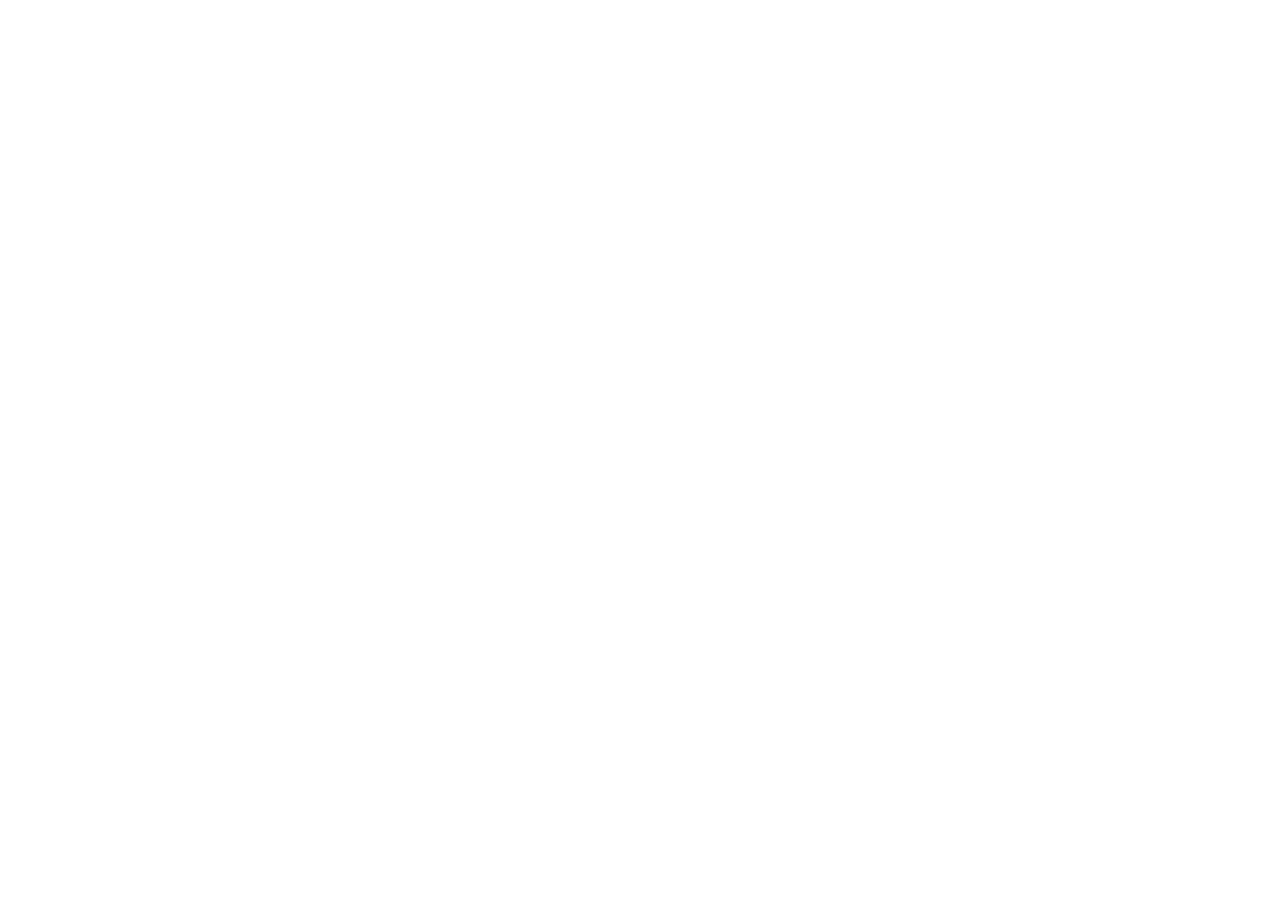
==== index.html @ 87b5c3ca "first commit" ====
<!DOCTYPE html>
<html lang="en">
  <head>
    <meta charset="UTF-8" />
    <meta name="viewport" content="width=device-width, initial-scale=1.0" />
    <title>Quiz</title>
  </head>
  <body></body>
</html>
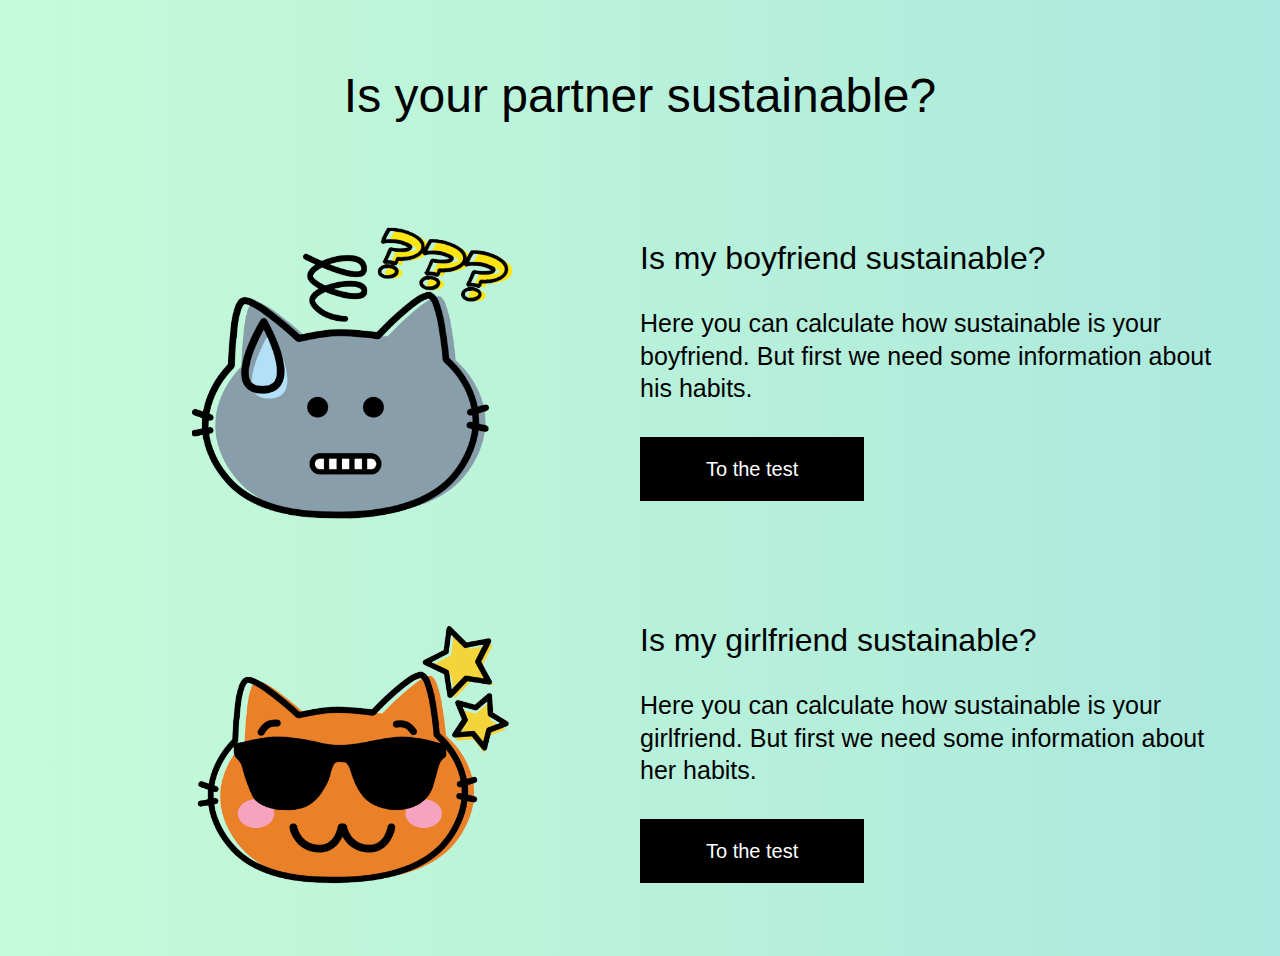
==== commit 3f484976: "added landing page" ====
--- a/index.html
+++ b/index.html
@@ -3,7 +3,34 @@
   <head>
     <meta charset="UTF-8" />
     <meta name="viewport" content="width=device-width, initial-scale=1.0" />
+    <link rel="stylesheet" href="/style/fonts.css" />
+    <link rel="stylesheet" href="/style/style.css" />
     <title>Quiz</title>
   </head>
-  <body></body>
+  <body>
+    <section class="showcase page-width">
+      <h1 class="showcase__title">Is your partner sustainable?</h1>
+      <div class="showcase__container">
+        <div class="showcase__images">
+          <img src="/images/puzzledcat.png" alt="Images" />
+        </div>
+        <div class="showcase__content">
+          <h2 class="showcase__content-title">Is my boyfriend sustainable?</h2>
+          <p class="showcase__content-desc">Here you can calculate how sustainable is your boyfriend. But first we need some information about his habits.</p>
+          <a class="showcase__content-link" href="#">To the test</a>
+        </div>
+      </div>
+
+      <div class="showcase__container">
+        <div class="showcase__images">
+          <img src="/images/cat_image.png" alt="Images" />
+        </div>
+        <div class="showcase__content">
+          <h2 class="showcase__content-title">Is my girlfriend sustainable?</h2>
+          <p class="showcase__content-desc">Here you can calculate how sustainable is your girlfriend. But first we need some information about her habits.</p>
+          <a class="showcase__content-link" href="#">To the test</a>
+        </div>
+      </div>
+    </section>
+  </body>
 </html>
--- a/style/fonts.css
+++ b/style/fonts.css
@@ -0,0 +1,31 @@
+@font-face {
+  font-family: "Roboto";
+  src: url("/fonts/Roboto-Medium.woff") format("woff"), url("/fonts/Roboto-Medium.ttf") format("truetype");
+  font-weight: 500;
+  font-style: normal;
+  font-display: swap;
+}
+
+@font-face {
+  font-family: "Roboto";
+  src: url("/fonts/Roboto-Bold.woff") format("woff"), url("/fonts/Roboto-Bold.ttf") format("truetype");
+  font-weight: bold;
+  font-style: normal;
+  font-display: swap;
+}
+
+@font-face {
+  font-family: "Roboto";
+  src: url("/fonts/Roboto-Light.woff") format("woff"), url("/fonts/Roboto-Light.ttf") format("truetype");
+  font-weight: 300;
+  font-style: normal;
+  font-display: swap;
+}
+
+@font-face {
+  font-family: "Roboto";
+  src: url("/fonts/Roboto-Regular.woff") format("woff"), url("/fonts/Roboto-Regular.ttf") format("truetype");
+  font-weight: normal;
+  font-style: normal;
+  font-display: swap;
+}
--- a/style/style.css
+++ b/style/style.css
@@ -0,0 +1,171 @@
+html {
+  font-size: 100%;
+}
+
+:root {
+  --color-white: #ffffff;
+  --color-black: #000000;
+  --primary-fonts: "Roboto", sans-serif;
+}
+
+*,
+*::after,
+*::before {
+  padding: 0;
+  margin: 0;
+  box-sizing: border-box;
+}
+
+h1,
+p,
+li,
+a {
+  margin: 0;
+  line-height: 1;
+}
+
+li {
+  list-style: none;
+}
+
+a {
+  text-decoration: none;
+  color: inherit;
+}
+
+img {
+  display: block;
+  max-width: 100%;
+  width: 100%;
+}
+
+.page-width {
+  max-width: 80rem;
+  margin: 0 auto;
+}
+
+body {
+  font-family: var(--primary-fonts);
+  background: var(--color-light-gray);
+  color: var(--color-black);
+  background: linear-gradient(to right, #c6fbd9, #abe8dd) no-repeat;
+}
+
+/* Navbar */
+.showcase {
+  display: flex;
+  min-height: 100vh;
+  align-items: center;
+  justify-content: center;
+  flex-flow: column;
+  gap: 6.25rem;
+  padding-block: 8vh;
+}
+
+.showcase__container {
+  display: grid;
+  grid-template-columns: repeat(2, 1fr);
+}
+
+.showcase__title {
+  font-size: 3rem;
+  font-weight: 400;
+}
+
+.showcase__images {
+  display: grid;
+  max-width: 20rem;
+  margin: 0 auto;
+}
+
+.showcase__images img {
+  width: 100%;
+  height: 100%;
+}
+
+.showcase__content {
+  display: flex;
+  align-items: flex-start;
+  justify-content: center;
+  flex-flow: column;
+}
+
+.showcase__content-title {
+  font-size: 2rem;
+  margin-bottom: 1.875rem;
+  font-weight: 500;
+}
+
+.showcase__content-desc {
+  font-size: 1.5625rem;
+  line-height: 1.3;
+  margin-bottom: 2rem;
+}
+
+.showcase__content-link {
+  font-size: 1.25rem;
+  background: var(--color-black);
+  color: var(--color-white);
+  padding: 1.25rem 4rem;
+  border: 2px solid transparent;
+  transition: 0.3s all;
+}
+
+.showcase__content-link:hover {
+  background: transparent;
+  color: var(--color-black);
+  border-color: var(--color-black);
+}
+
+@media (max-width: 1300px) {
+  .page-width {
+    max-width: 90%;
+  }
+}
+
+@media (max-width: 1024px) {
+  .showcase__container {
+    grid-template-columns: repeat(1, 1fr);
+    gap: 2rem;
+  }
+
+  .showcase__content {
+    align-items: center;
+    justify-content: center;
+    text-align: center;
+  }
+}
+
+@media (max-width: 768px) {
+  .showcase {
+    gap: 3.125rem;
+  }
+
+  .showcase__title {
+    font-size: 1.75rem;
+    line-height: 1.2;
+  }
+
+  .showcase__images {
+    max-width: 10rem;
+  }
+
+  .showcase__container {
+    gap: 2rem;
+  }
+
+  .showcase__content-title {
+    font-size: 1.25rem;
+    margin-bottom: 0.625rem;
+  }
+
+  .showcase__content-desc {
+    font-size: 1rem;
+    margin-bottom: 0.625rem;
+  }
+
+  .showcase__content-link {
+    padding: 0.625rem 2rem;
+    font-size: 0.875rem;
+  }
+}
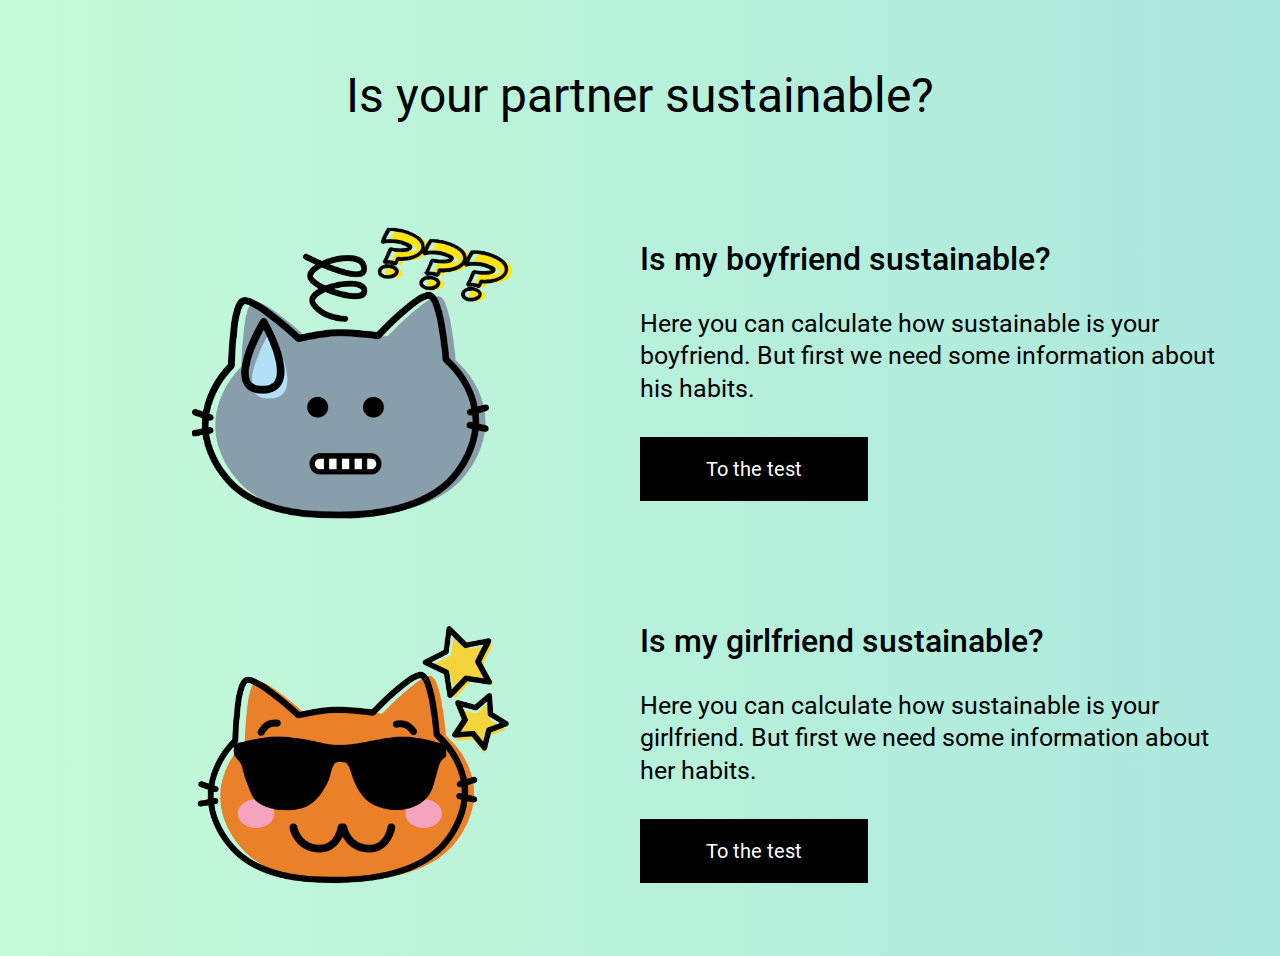
==== commit d0510b84: "added frontend" ====
--- a/index.html
+++ b/index.html
@@ -17,7 +17,7 @@
         <div class="showcase__content">
           <h2 class="showcase__content-title">Is my boyfriend sustainable?</h2>
           <p class="showcase__content-desc">Here you can calculate how sustainable is your boyfriend. But first we need some information about his habits.</p>
-          <a class="showcase__content-link" href="#">To the test</a>
+          <a class="showcase__content-link" href="/quiz/quiz.html">To the test</a>
         </div>
       </div>
 
--- a/style/fonts.css
+++ b/style/fonts.css
@@ -1,11 +1,3 @@
-@font-face {
-  font-family: "Roboto";
-  src: url("/fonts/Roboto-Medium.woff") format("woff"), url("/fonts/Roboto-Medium.ttf") format("truetype");
-  font-weight: 500;
-  font-style: normal;
-  font-display: swap;
-}
-
 @font-face {
   font-family: "Roboto";
   src: url("/fonts/Roboto-Bold.woff") format("woff"), url("/fonts/Roboto-Bold.ttf") format("truetype");
@@ -24,6 +16,14 @@
 
 @font-face {
   font-family: "Roboto";
+  src: url("/fonts/Roboto-Medium.woff") format("woff"), url("/fonts/Roboto-Medium.ttf") format("truetype");
+  font-weight: 500;
+  font-style: normal;
+  font-display: swap;
+}
+
+@font-face {
+  font-family: "Roboto";
   src: url("/fonts/Roboto-Regular.woff") format("woff"), url("/fonts/Roboto-Regular.ttf") format("truetype");
   font-weight: normal;
   font-style: normal;
--- a/style/style.css
+++ b/style/style.css
@@ -22,6 +22,12 @@
 a {
   margin: 0;
   line-height: 1;
+}
+
+fieldset {
+  border: none;
+  outline: none;
+  margin: 0;
 }
 
 li {
@@ -117,6 +123,144 @@
   border-color: var(--color-black);
 }
 
+/* Quiz */
+
+.quiz__container {
+  display: grid;
+  grid-template-columns: repeat(2, 1fr);
+  gap: 2.5rem;
+}
+
+.quiz__title {
+  font-size: 2rem;
+  font-weight: 400;
+  margin-bottom: 6rem;
+}
+
+.quiz__image {
+  display: flex;
+}
+
+.quiz__image img {
+  max-height: 43.75rem;
+  object-fit: contain;
+}
+
+.quiz__content {
+  display: flex;
+  flex-flow: column wrap;
+  align-items: flex-start;
+  justify-content: center;
+}
+
+.input__wrapper:not(:last-child) {
+  margin-bottom: 2rem;
+}
+
+.input__label {
+  display: block;
+  font-size: 1.25rem;
+  margin-bottom: 3.125rem;
+}
+
+.progress-bar {
+  -webkit-appearance: none;
+  width: 100%;
+  height: 15px;
+  border-radius: 25px;
+  background: linear-gradient(to right, rgb(74, 233, 140) 0%, rgb(113, 193, 157) 0%, rgb(144, 193, 177) 100%) no-repeat;
+  outline: none;
+  transition: 0.3s all;
+}
+
+.progress-bar::-webkit-slider-thumb {
+  -webkit-appearance: none;
+  appearance: none;
+  width: 22px;
+  height: 22px;
+  border-radius: 50%;
+  background: #15bc4d;
+  cursor: pointer;
+}
+
+.progress-bar::-moz-range-thumb {
+  width: 22px;
+  height: 22px;
+  border-radius: 50%;
+  background: #4caf50;
+  cursor: pointer;
+}
+
+.quiz__fieldset {
+  display: grid;
+  grid-template-columns: repeat(3, 1fr);
+  gap: 1.25rem;
+}
+
+.quiz__radio-wrapper {
+  position: relative;
+}
+
+.quiz__radio-wrapper input {
+  opacity: 0;
+  position: absolute;
+  top: 0;
+  left: 0;
+  width: 100%;
+  height: 100%;
+  cursor: pointer;
+}
+
+.quiz__radio-wrapper input:checked + svg path {
+  fill: #4caf50;
+}
+
+.quiz__radio-wrapper input:checked + svg {
+  border-color: #4caf50;
+  scale: 1.05;
+}
+
+.quiz__radio-wrapper svg {
+  width: 100%;
+  height: 7.5rem;
+  border: 1px solid var(--color-black);
+  padding: 1.5rem;
+  border-radius: 0.625rem;
+  transition: 0.3s all;
+}
+
+.quiz__results-title {
+  margin-bottom: 3rem;
+}
+
+.quiz__desc {
+  font-size: 1.5rem;
+  margin-bottom: 3rem;
+}
+
+.quiz__result {
+  display: flex;
+  align-items: center;
+  justify-content: space-between;
+  gap: 2rem;
+}
+
+.quiz__result:not(:last-child) {
+  margin-bottom: 1rem;
+}
+
+.quiz__result p {
+  font-size: 1.25rem;
+  width: 80%;
+  line-height: 1.3;
+}
+
+.quiz__result img {
+  object-fit: contain;
+  width: 20%;
+  height: 5rem;
+}
+
 @media (max-width: 1300px) {
   .page-width {
     max-width: 90%;
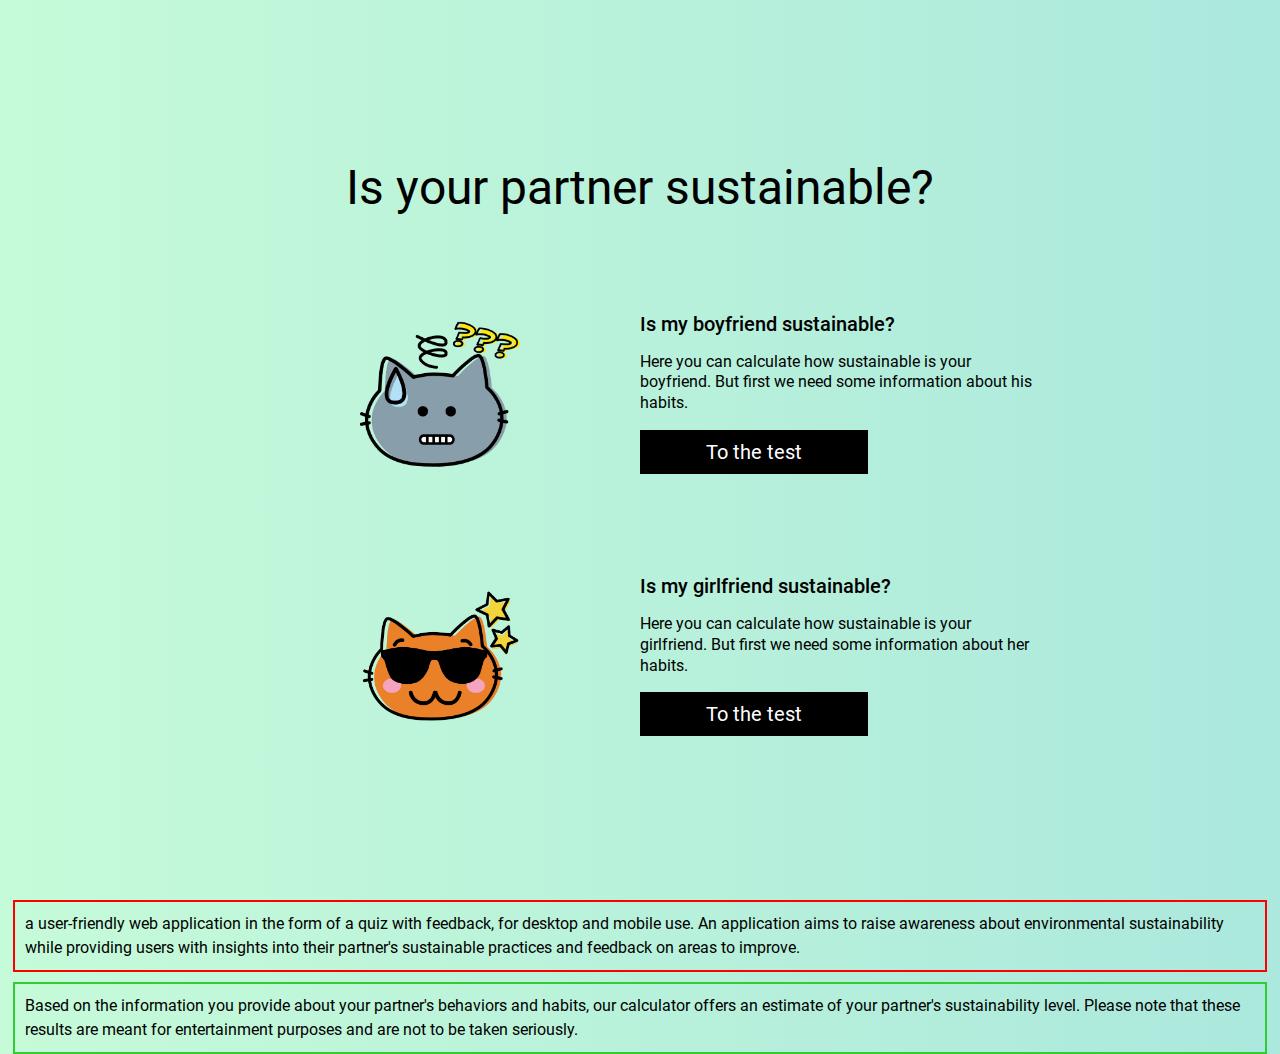
==== commit bcdb67bf: "updated UI" ====
--- a/index.html
+++ b/index.html
@@ -3,33 +3,43 @@
   <head>
     <meta charset="UTF-8" />
     <meta name="viewport" content="width=device-width, initial-scale=1.0" />
-    <link rel="stylesheet" href="/style/fonts.css" />
-    <link rel="stylesheet" href="/style/style.css" />
+    <link rel="stylesheet" href="./style/fonts.css" />
+    <link rel="stylesheet" href="./style/style.css" />
     <title>Quiz</title>
   </head>
   <body>
-    <section class="showcase page-width">
+    <section class="showcase page-width index__showcase">
       <h1 class="showcase__title">Is your partner sustainable?</h1>
       <div class="showcase__container">
         <div class="showcase__images">
-          <img src="/images/puzzledcat.png" alt="Images" />
+          <img src="./images/puzzledcat.png" alt="Images" />
         </div>
         <div class="showcase__content">
           <h2 class="showcase__content-title">Is my boyfriend sustainable?</h2>
           <p class="showcase__content-desc">Here you can calculate how sustainable is your boyfriend. But first we need some information about his habits.</p>
-          <a class="showcase__content-link" href="/quiz/quiz.html">To the test</a>
+          <a class="showcase__content-link" href="./quiz/boyfriend.html">To the test</a>
         </div>
       </div>
 
       <div class="showcase__container">
         <div class="showcase__images">
-          <img src="/images/cat_image.png" alt="Images" />
+          <img src="./images/cat_image.png" alt="Images" />
         </div>
         <div class="showcase__content">
           <h2 class="showcase__content-title">Is my girlfriend sustainable?</h2>
           <p class="showcase__content-desc">Here you can calculate how sustainable is your girlfriend. But first we need some information about her habits.</p>
-          <a class="showcase__content-link" href="#">To the test</a>
+          <a class="showcase__content-link" href="/quiz/girlfriend.html">To the test</a>
         </div>
+      </div>
+    </section>
+
+    <section class="quiz__info">
+      <div class="quiz__info-redline">
+        a user-friendly web application in the form of a quiz with feedback, for desktop and mobile use. An application aims to raise awareness about environmental sustainability while providing users with insights into their partner's sustainable practices and feedback on areas
+        to improve.
+      </div>
+      <div class="quiz__info-greenline">
+        Based on the information you provide about your partner's behaviors and habits, our calculator offers an estimate of your partner's sustainability level. Please note that these results are meant for entertainment purposes and are not to be taken seriously.
       </div>
     </section>
   </body>
--- a/style/style.css
+++ b/style/style.css
@@ -115,6 +115,7 @@
   padding: 1.25rem 4rem;
   border: 2px solid transparent;
   transition: 0.3s all;
+  outline: none;
 }
 
 .showcase__content-link:hover {
@@ -261,9 +262,93 @@
   height: 5rem;
 }
 
+.quiz__info {
+  position: absolute;
+  top: 58%;
+  transform: translateY(-50%);
+  display: flex;
+  flex-flow: column;
+  gap: 6.25rem;
+  left: 50px;
+  width: 18.75rem;
+}
+
+.quiz__info .quiz__info-redline,
+.quiz__info .quiz__info-greenline {
+  border: 0.125rem solid red;
+  padding: 0.625rem;
+  font-size: 1rem;
+  line-height: 1.5;
+}
+
+.quiz__info .quiz__info-greenline {
+  border-color: limegreen;
+}
+
+.index__showcase {
+  margin-left: 21rem;
+}
+
+@media (max-width: 1600px) {
+  .index__showcase.page-width {
+    max-width: 50rem;
+  }
+
+  .index__showcase .showcase__images {
+    max-width: 10rem;
+  }
+
+  .index__showcase .showcase__images img {
+    object-fit: contain;
+  }
+
+  .index__showcase .showcase__content-title {
+    font-size: 1.25rem;
+    margin-bottom: 1rem;
+  }
+
+  .index__showcase .showcase__content-desc {
+    font-size: 1rem;
+    margin-bottom: 1rem;
+  }
+
+  .index__showcase .showcase__content-link {
+    padding: 0.625rem 4rem;
+  }
+}
+
 @media (max-width: 1300px) {
   .page-width {
     max-width: 90%;
+  }
+
+  .index__showcase.page-width {
+    margin-left: auto;
+  }
+
+  .quiz__info {
+    position: static;
+    top: unset;
+    transform: unset;
+    display: flex;
+    flex-flow: column;
+    gap: 10px;
+    left: unset;
+    width: 100%;
+    max-width: 98%;
+    margin: 0 auto;
+  }
+
+  .quiz__info .quiz__info-redline,
+  .quiz__info .quiz__info-greenline {
+    border: 0.125rem solid red;
+    padding: 0.625rem;
+    font-size: 1rem;
+    line-height: 1.5;
+  }
+
+  .quiz__info .quiz__info-greenline {
+    border-color: limegreen;
   }
 }
 
@@ -278,24 +363,41 @@
     justify-content: center;
     text-align: center;
   }
+
+  .quiz__container {
+    grid-template-columns: repeat(1, 1fr);
+  }
+
+  #myChart {
+    width: 90% !important;
+    object-fit: contain;
+    max-width: 100%;
+  }
+
+  .quiz__image {
+    align-items: center;
+    justify-content: center;
+  }
 }
 
 @media (max-width: 768px) {
   .showcase {
-    gap: 3.125rem;
+    padding-block: 1.25rem;
+    gap: 2rem;
   }
 
   .showcase__title {
-    font-size: 1.75rem;
+    font-size: 1.5rem;
     line-height: 1.2;
+    text-align: center;
   }
 
   .showcase__images {
-    max-width: 10rem;
+    max-width: 6rem;
   }
 
   .showcase__container {
-    gap: 2rem;
+    gap: 1rem;
   }
 
   .showcase__content-title {
@@ -304,12 +406,12 @@
   }
 
   .showcase__content-desc {
-    font-size: 1rem;
+    font-size: 0.875rem;
     margin-bottom: 0.625rem;
   }
 
   .showcase__content-link {
-    padding: 0.625rem 2rem;
+    padding: 0.5rem 2rem;
     font-size: 0.875rem;
   }
 }
